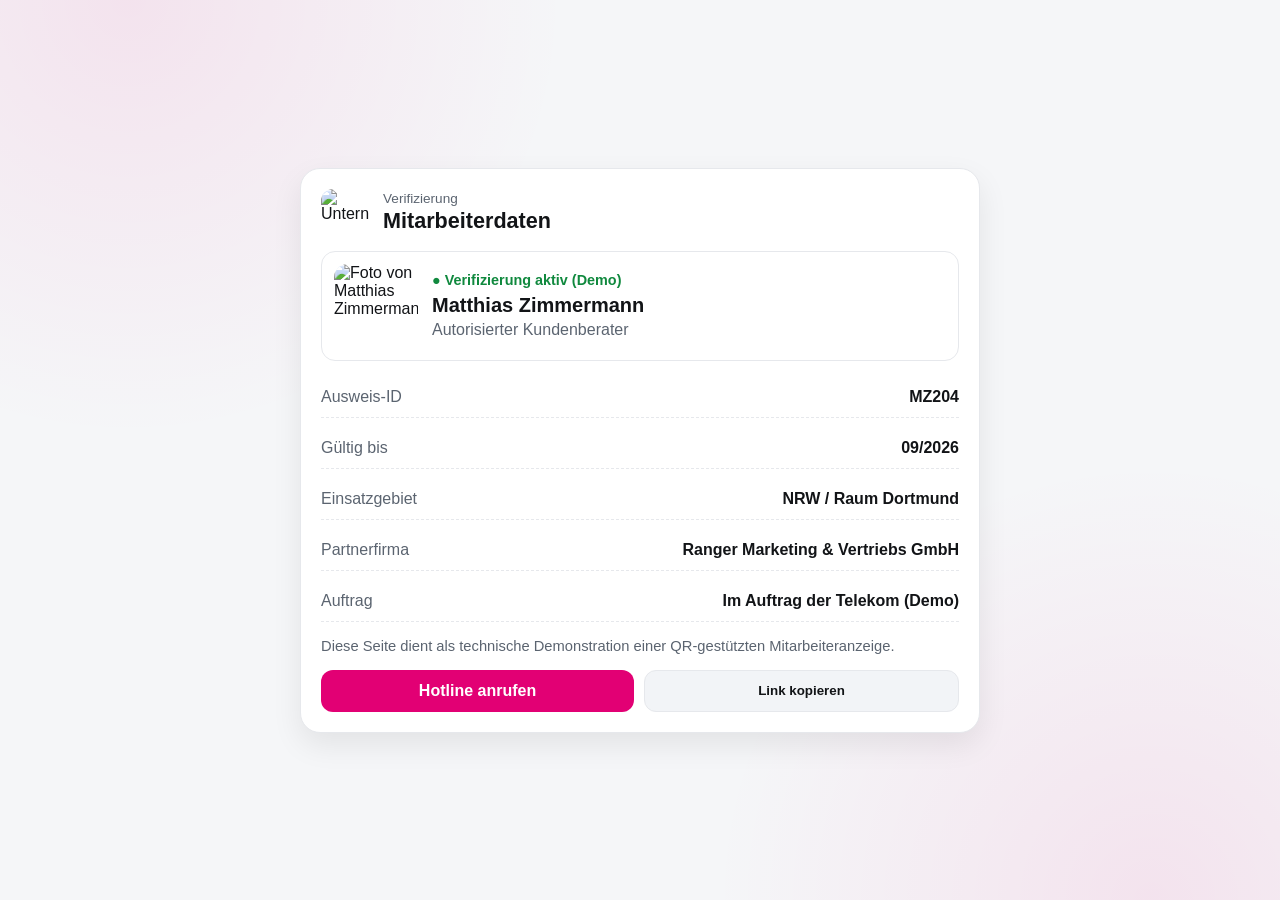
==== index.html @ 2b50179c "Add mobile employee verification demo page with placeholder assets" ====
<!doctype html>
<html lang="de">
<head>
  <meta charset="UTF-8" />
  <meta name="viewport" content="width=device-width, initial-scale=1.0" />
  <title>Mitarbeiter-Verifizierung</title>
  <link rel="stylesheet" href="styles.css" />
</head>
<body>
  <main class="page">
    <section class="card" aria-label="Verifizierungsdaten">
      <header class="card-header">
        <img src="logo.png" alt="Unternehmenslogo" class="brand-logo" />
        <div class="header-text">
          <p class="eyebrow">Verifizierung</p>
          <h1>Mitarbeiterdaten</h1>
        </div>
      </header>

      <div class="profile">
        <img src="matthias.jpg" alt="Foto von Matthias Zimmermann" class="avatar" />
        <div class="profile-info">
          <p class="status ok">● Verifizierung aktiv (Demo)</p>
          <h2 id="name">Matthias Zimmermann</h2>
          <p id="role">Autorisierter Kundenberater</p>
        </div>
      </div>

      <dl class="details">
        <div><dt>Ausweis-ID</dt><dd id="badgeId">MZ204</dd></div>
        <div><dt>Gültig bis</dt><dd id="validUntil">09/2026</dd></div>
        <div><dt>Einsatzgebiet</dt><dd id="region">NRW / Raum Dortmund</dd></div>
        <div><dt>Partnerfirma</dt><dd id="partner">Ranger Marketing & Vertriebs GmbH</dd></div>
        <div><dt>Auftrag</dt><dd id="auftrag">Im Auftrag der Telekom (Demo)</dd></div>
      </dl>

      <p class="notice">
        Diese Seite dient als technische Demonstration einer QR-gestützten Mitarbeiteranzeige.
      </p>

      <div class="actions">
        <a class="btn primary" href="tel:+498001234567">Hotline anrufen</a>
        <button class="btn ghost" id="copyLinkBtn" type="button">Link kopieren</button>
      </div>
    </section>
  </main>

  <script src="script.js"></script>
</body>
</html>
---- styles.css ----
:root {
  --magenta: #e20074;
  --bg: #f5f6f8;
  --text: #121417;
  --muted: #5b6470;
  --card: #ffffff;
  --ok: #10893e;
  --border: #e6e8ec;
}

* {
  box-sizing: border-box;
}

body {
  margin: 0;
  font-family: Inter, "Segoe UI", Roboto, Arial, sans-serif;
  color: var(--text);
  background:
    radial-gradient(circle at 10% 0%, rgba(226, 0, 116, 0.08), transparent 30%),
    radial-gradient(circle at 90% 100%, rgba(226, 0, 116, 0.08), transparent 30%),
    var(--bg);
  min-height: 100vh;
}

.page {
  min-height: 100vh;
  display: grid;
  place-items: center;
  padding: 20px;
}

.card {
  width: 100%;
  max-width: 680px;
  background: var(--card);
  border: 1px solid var(--border);
  border-radius: 20px;
  padding: 20px;
  box-shadow: 0 12px 30px rgba(0, 0, 0, 0.08);
}

.card-header {
  display: flex;
  align-items: center;
  gap: 14px;
  margin-bottom: 14px;
}

.brand-logo {
  width: 48px;
  height: 48px;
  object-fit: cover;
  border-radius: 12px;
}

.eyebrow {
  margin: 0;
  color: var(--muted);
  font-size: 0.85rem;
}

h1 {
  margin: 2px 0 0;
  font-size: 1.35rem;
}

.profile {
  display: flex;
  align-items: center;
  gap: 14px;
  padding: 12px;
  border: 1px solid var(--border);
  border-radius: 14px;
  margin: 12px 0 16px;
}

.avatar {
  width: 84px;
  height: 84px;
  border-radius: 14px;
  object-fit: cover;
}

.status {
  margin: 0 0 6px;
  font-weight: 600;
  font-size: 0.9rem;
}

.status.ok {
  color: var(--ok);
}

h2 {
  margin: 0;
  font-size: 1.25rem;
}

#role {
  margin: 4px 0 0;
  color: var(--muted);
}

.details {
  margin: 0;
  display: grid;
  gap: 10px;
}

.details div {
  display: flex;
  justify-content: space-between;
  gap: 14px;
  padding: 11px 0;
  border-bottom: 1px dashed var(--border);
}

dt {
  color: var(--muted);
}

dd {
  margin: 0;
  font-weight: 600;
  text-align: right;
}

.notice {
  margin: 16px 0 0;
  color: var(--muted);
  font-size: 0.92rem;
}

.actions {
  display: flex;
  gap: 10px;
  margin-top: 16px;
}

.btn {
  flex: 1;
  border: 0;
  border-radius: 12px;
  padding: 12px 14px;
  font-weight: 700;
  cursor: pointer;
  text-decoration: none;
  text-align: center;
}

.btn.primary {
  background: var(--magenta);
  color: white;
}

.btn.ghost {
  background: #f2f4f7;
  color: var(--text);
  border: 1px solid var(--border);
}

@media (max-width: 520px) {
  .profile {
    align-items: flex-start;
  }

  .avatar {
    width: 74px;
    height: 74px;
  }

  .details div {
    flex-direction: column;
    align-items: flex-start;
    gap: 4px;
  }

  dd {
    text-align: left;
  }

  .actions {
    flex-direction: column;
  }
}
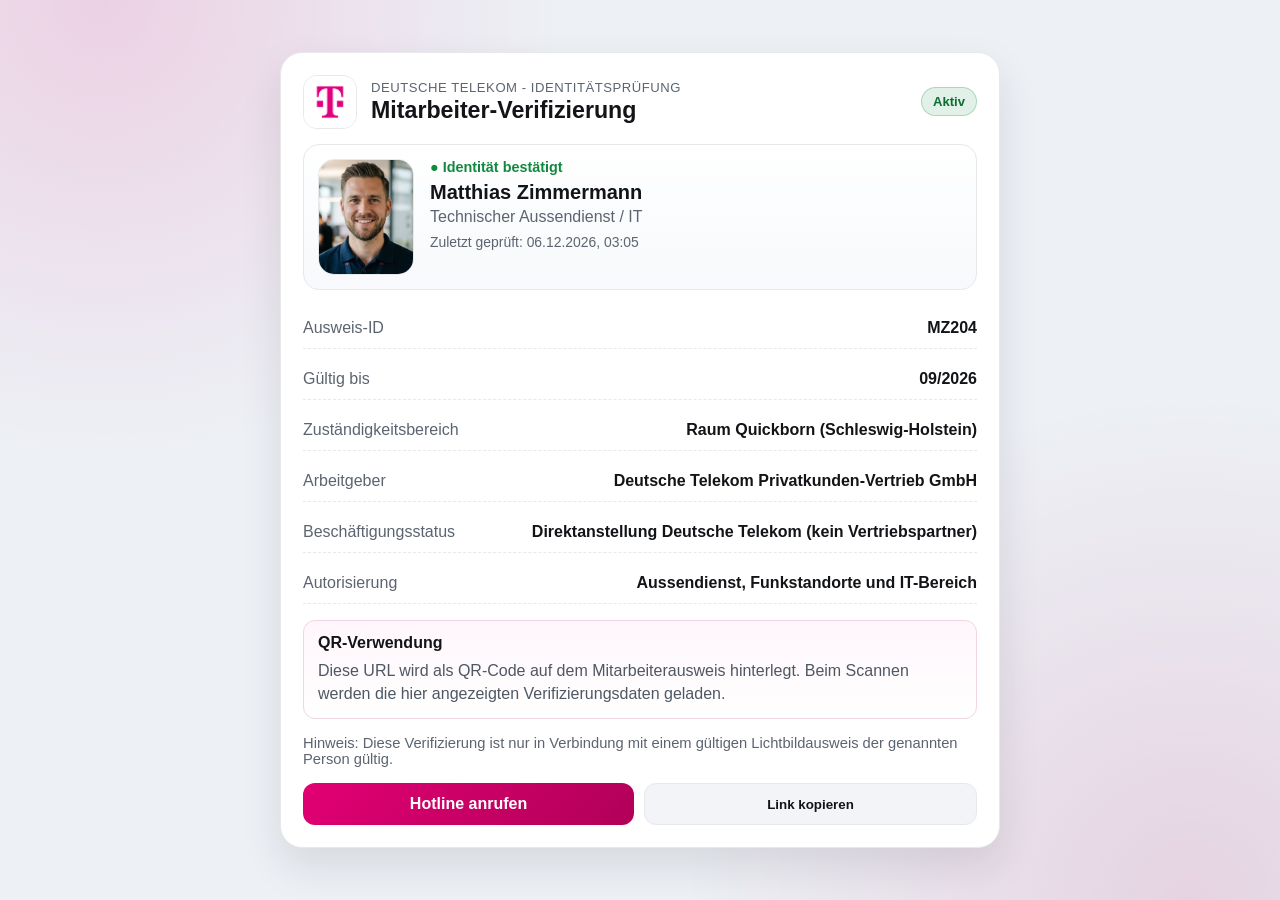
==== commit c5e3654b: "final" ====
--- a/index.html
+++ b/index.html
@@ -10,32 +10,45 @@
   <main class="page">
     <section class="card" aria-label="Verifizierungsdaten">
       <header class="card-header">
-        <img src="logo.png" alt="Unternehmenslogo" class="brand-logo" />
+        <img src="logo1.jpg" alt="Unternehmenslogo" class="brand-logo" />
         <div class="header-text">
-          <p class="eyebrow">Verifizierung</p>
-          <h1>Mitarbeiterdaten</h1>
+          <p class="eyebrow">Deutsche Telekom - Identitätsprüfung</p>
+          <h1>Mitarbeiter-Verifizierung</h1>
         </div>
+        <span class="live-badge" aria-label="Prüfstatus">Aktiv</span>
       </header>
 
       <div class="profile">
-        <img src="matthias.jpg" alt="Foto von Matthias Zimmermann" class="avatar" />
+        <div class="avatar-frame" aria-hidden="true">
+          <img src="MZ2.jpg" alt="Foto von Matthias Zimmermann" class="avatar" />
+        </div>
         <div class="profile-info">
-          <p class="status ok">● Verifizierung aktiv (Demo)</p>
+          <p class="status ok">● Identität bestätigt</p>
           <h2 id="name">Matthias Zimmermann</h2>
-          <p id="role">Autorisierter Kundenberater</p>
+          <p id="role">Technischer Aussendienst / IT</p>
+          <p class="meta">Zuletzt geprüft: <span id="lastCheck">-</span></p>
         </div>
       </div>
 
       <dl class="details">
         <div><dt>Ausweis-ID</dt><dd id="badgeId">MZ204</dd></div>
         <div><dt>Gültig bis</dt><dd id="validUntil">09/2026</dd></div>
-        <div><dt>Einsatzgebiet</dt><dd id="region">NRW / Raum Dortmund</dd></div>
-        <div><dt>Partnerfirma</dt><dd id="partner">Ranger Marketing & Vertriebs GmbH</dd></div>
-        <div><dt>Auftrag</dt><dd id="auftrag">Im Auftrag der Telekom (Demo)</dd></div>
+        <div><dt>Zuständigkeitsbereich</dt><dd id="region">Raum Quickborn (Schleswig-Holstein)</dd></div>
+        <div><dt>Arbeitgeber</dt><dd id="partner">Deutsche Telekom Privatkunden-Vertrieb GmbH</dd></div>
+        <div><dt>Beschäftigungsstatus</dt><dd id="employment">Direktanstellung Deutsche Telekom (kein Vertriebspartner)</dd></div>
+        <div><dt>Autorisierung</dt><dd id="authorization">Aussendienst, Funkstandorte und IT-Bereich</dd></div>
       </dl>
 
+      <section class="qr-note" aria-label="QR-Hinweis">
+        <h3>QR-Verwendung</h3>
+        <p>
+          Diese URL wird als QR-Code auf dem Mitarbeiterausweis hinterlegt. Beim Scannen
+          werden die hier angezeigten Verifizierungsdaten geladen.
+        </p>
+      </section>
+
       <p class="notice">
-        Diese Seite dient als technische Demonstration einer QR-gestützten Mitarbeiteranzeige.
+        Hinweis: Diese Verifizierung ist nur in Verbindung mit einem gültigen Lichtbildausweis der genannten Person gültig.
       </p>
 
       <div class="actions">
--- a/styles.css
+++ b/styles.css
@@ -1,11 +1,13 @@
 :root {
   --magenta: #e20074;
-  --bg: #f5f6f8;
+  --magenta-dark: #b10058;
+  --bg: #edf0f5;
   --text: #121417;
   --muted: #5b6470;
   --card: #ffffff;
   --ok: #10893e;
   --border: #e6e8ec;
+  --surface: #f7f9fc;
 }
 
 * {
@@ -14,11 +16,11 @@
 
 body {
   margin: 0;
-  font-family: Inter, "Segoe UI", Roboto, Arial, sans-serif;
+  font-family: "Segoe UI", "Helvetica Neue", Arial, sans-serif;
   color: var(--text);
   background:
-    radial-gradient(circle at 10% 0%, rgba(226, 0, 116, 0.08), transparent 30%),
-    radial-gradient(circle at 90% 100%, rgba(226, 0, 116, 0.08), transparent 30%),
+    radial-gradient(circle at 8% 0%, rgba(226, 0, 116, 0.13), transparent 31%),
+    radial-gradient(circle at 93% 100%, rgba(177, 0, 88, 0.12), transparent 34%),
     var(--bg);
   min-height: 100vh;
 }
@@ -32,54 +34,82 @@
 
 .card {
   width: 100%;
-  max-width: 680px;
+  max-width: 720px;
   background: var(--card);
   border: 1px solid var(--border);
-  border-radius: 20px;
-  padding: 20px;
-  box-shadow: 0 12px 30px rgba(0, 0, 0, 0.08);
+  border-radius: 22px;
+  padding: 22px;
+  box-shadow: 0 18px 42px rgba(25, 30, 39, 0.11);
 }
 
 .card-header {
   display: flex;
   align-items: center;
   gap: 14px;
-  margin-bottom: 14px;
+  margin-bottom: 15px;
 }
 
 .brand-logo {
-  width: 48px;
-  height: 48px;
+  width: 54px;
+  height: 54px;
   object-fit: cover;
-  border-radius: 12px;
+  border-radius: 14px;
+  border: 1px solid var(--border);
 }
 
 .eyebrow {
   margin: 0;
   color: var(--muted);
-  font-size: 0.85rem;
+  font-size: 0.82rem;
+  text-transform: uppercase;
+  letter-spacing: 0.04em;
 }
 
 h1 {
   margin: 2px 0 0;
-  font-size: 1.35rem;
+  font-size: 1.45rem;
+}
+
+.header-text {
+  flex: 1;
+}
+
+.live-badge {
+  background: rgba(16, 137, 62, 0.12);
+  color: #0c6d30;
+  border: 1px solid rgba(16, 137, 62, 0.26);
+  border-radius: 999px;
+  padding: 6px 11px;
+  font-size: 0.82rem;
+  font-weight: 700;
 }
 
 .profile {
   display: flex;
-  align-items: center;
-  gap: 14px;
-  padding: 12px;
-  border: 1px solid var(--border);
-  border-radius: 14px;
-  margin: 12px 0 16px;
+  align-items: flex-start;
+  gap: 16px;
+  padding: 14px;
+  border: 1px solid var(--border);
+  border-radius: 16px;
+  margin: 12px 0 18px;
+  background: linear-gradient(180deg, #ffffff 0%, var(--surface) 100%);
+}
+
+.avatar-frame {
+  width: 96px;
+  height: 116px;
+  border-radius: 16px;
+  overflow: hidden;
+  border: 1px solid var(--border);
+  background: #fff;
+  flex-shrink: 0;
 }
 
 .avatar {
-  width: 84px;
-  height: 84px;
-  border-radius: 14px;
+  width: 100%;
+  height: 100%;
   object-fit: cover;
+  object-position: 50% 22%;
 }
 
 .status {
@@ -97,6 +127,12 @@
   font-size: 1.25rem;
 }
 
+.meta {
+  margin: 8px 0 0;
+  color: var(--muted);
+  font-size: 0.87rem;
+}
+
 #role {
   margin: 4px 0 0;
   color: var(--muted);
@@ -124,6 +160,25 @@
   margin: 0;
   font-weight: 600;
   text-align: right;
+}
+
+.qr-note {
+  margin-top: 16px;
+  padding: 13px 14px;
+  border-radius: 12px;
+  border: 1px solid #f0d5e5;
+  background: linear-gradient(180deg, #fff6fb 0%, #fff 100%);
+}
+
+.qr-note h3 {
+  margin: 0 0 7px;
+  font-size: 1rem;
+}
+
+.qr-note p {
+  margin: 0;
+  color: #4e5863;
+  line-height: 1.45;
 }
 
 .notice {
@@ -150,7 +205,7 @@
 }
 
 .btn.primary {
-  background: var(--magenta);
+  background: linear-gradient(135deg, var(--magenta) 0%, var(--magenta-dark) 100%);
   color: white;
 }
 
@@ -161,13 +216,25 @@
 }
 
 @media (max-width: 520px) {
+  .card {
+    padding: 16px;
+  }
+
+  h1 {
+    font-size: 1.2rem;
+  }
+
+  .live-badge {
+    display: none;
+  }
+
   .profile {
-    align-items: flex-start;
-  }
-
-  .avatar {
-    width: 74px;
-    height: 74px;
+    gap: 12px;
+  }
+
+  .avatar-frame {
+    width: 82px;
+    height: 100px;
   }
 
   .details div {
